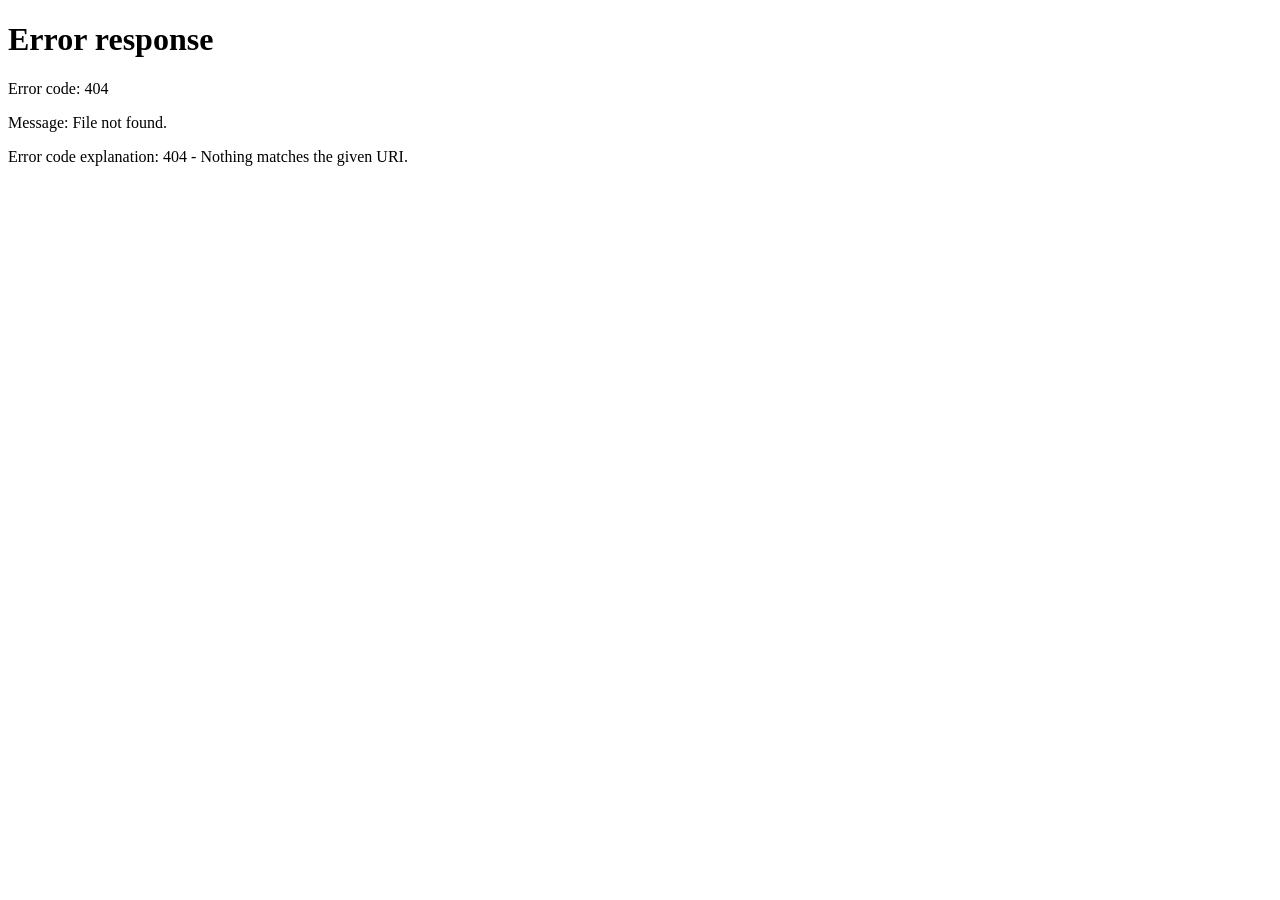
==== administrasi.html @ c5fb108e "update1" ====
<!DOCTYPE html>
<html lang="id">
<head>
<meta charset="UTF-8">
<meta name="viewport" content="width=device-width, initial-scale=1.0">
<title>Administrasi &amp; Keselamatan — RailStatiON</title>
<link rel="preconnect" href="https://fonts.googleapis.com">
<link href="https://fonts.googleapis.com/css2?family=Poppins:wght@400;500;600;700;800&display=swap" rel="stylesheet">
<link rel="stylesheet" href="css/style.css">
</head>
<body>

<div class="app-shell">
  <div id="sidebarMount"></div>

  <main class="main">
    <div id="topbarMount"></div>

    <div class="tabs" id="tabs">
      <button class="tab-btn active" data-target="tabIBPR">
        <span class="tab-icon">📋</span>
        <span class="tab-copy"><span class="tab-title">IBPR</span><span class="tab-desc">Identifikasi bahaya &amp; penilaian risiko</span></span>
      </button>
      <button class="tab-btn" data-target="tabFormulir">
        <span class="tab-icon">📑</span>
        <span class="tab-copy"><span class="tab-title">Penjagaan Bentuk-Bentuk</span><span class="tab-desc">Formulir penjagaan operasional</span></span>
      </button>
      <button class="tab-btn" data-target="tabKRSI">
        <span class="tab-icon">🔧</span>
        <span class="tab-copy"><span class="tab-title">Penggunaan KR &amp; SI</span><span class="tab-desc">Catatan pemakaian KR dan SI</span></span>
      </button>
      <button class="tab-btn" data-target="tabGangguan">
        <span class="tab-icon">⚠️</span>
        <span class="tab-copy"><span class="tab-title">Gangguan Operasional</span><span class="tab-desc">Laporan gangguan perjalanan KA</span></span>
      </button>
    </div>

    <div class="tab-panel active" id="tabIBPR"><div id="ibprPanel"></div></div>
    <div class="tab-panel" id="tabFormulir"><div id="formulirPanel"></div></div>
    <div class="tab-panel" id="tabKRSI"><div id="krsiPanel"></div></div>
    <div class="tab-panel" id="tabGangguan"><div id="gangguanPanel"></div></div>
  </main>
</div>

<script src="js/api.js"></script>
<script src="js/entities.js"></script>
<script src="js/sidebar.js"></script>
<script src="js/crud-page.js"></script>
<script>
(async () => {
  const session = await initPage('administrasi', 'Administrasi & Keselamatan', 'IBPR, formulir administrasi, penggunaan KR/SI, dan gangguan operasional.');
  if (!session) return;

  initTabs('tabs');
  mountCrudPanel('ibprPanel', 'ibpr');
  mountCrudPanel('formulirPanel', 'formulirAdmin');
  mountCrudPanel('krsiPanel', 'penggunaanKRSI');
  mountCrudPanel('gangguanPanel', 'gangguan');
})();
</script>
</body>
</html>
---- css/style.css ----
:root {
  --primary: #6C5CE7;
  --primary-dark: #5A4BD1;
  --primary-light: #EFECFD;
  --bg: #F4F5FA;
  --card: #FFFFFF;
  --border: #ECEDF3;
  --text: #2D2F45;
  --text-muted: #8B8FA3;
  --text-soft: #B4B7C9;
  --blue: #4A90E2; --blue-bg: #EAF2FD;
  --orange: #F5A623; --orange-bg: #FEF3E1;
  --green: #2ECC71; --green-bg: #E7F9EE;
  --red: #E74C3C; --red-bg: #FDECEA;
  --radius: 14px;
  --radius-sm: 8px;
  --shadow: 0 4px 20px rgba(45, 47, 69, 0.06);
  --font: 'Poppins', -apple-system, BlinkMacSystemFont, 'Segoe UI', sans-serif;
}

* { box-sizing: border-box; margin: 0; padding: 0; }
body { font-family: var(--font); background: var(--bg); color: var(--text); font-size: 14px; line-height: 1.5; }

/* ============ LOGIN ============ */
.login-shell { min-height: 100vh; display: grid; grid-template-columns: 1fr 1fr; }
@media (max-width: 780px) { .login-shell { grid-template-columns: 1fr; } .login-aside { display: none; } }
.login-aside {
  background: linear-gradient(160deg, var(--primary), #4834B8);
  color: #fff; padding: 56px; display: flex; flex-direction: column; justify-content: space-between;
}
.login-aside .brand { display: flex; align-items: center; gap: 10px; font-weight: 700; font-size: 18px; }
.login-aside .brand .mark {
  width: 38px; height: 38px; border-radius: 10px; background: #fff; color: var(--primary);
  display: flex; align-items: center; justify-content: center; font-weight: 800; font-size: 16px;
}
.login-aside h1 { font-size: 32px; font-weight: 700; line-height: 1.3; max-width: 420px; margin-top: 40px; }
.login-aside p.desc { margin-top: 12px; color: #D9D3FA; max-width: 380px; }
.login-aside .footnote { font-size: 12px; color: #C6BEF3; }
.login-main { display: flex; align-items: center; justify-content: center; padding: 32px; }
.login-card { width: 100%; max-width: 360px; }
.login-card h2 { font-size: 22px; font-weight: 700; margin-bottom: 4px; }
.login-card .sub { color: var(--text-muted); margin-bottom: 28px; font-size: 13px; }

/* ============ FORM ELEMENTS ============ */
.field { margin-bottom: 16px; }
.field label { display: block; font-size: 12px; font-weight: 600; color: var(--text-muted); margin-bottom: 6px; }
.field input, .field select, .field textarea {
  width: 100%; padding: 11px 14px; border: 1px solid var(--border); border-radius: var(--radius-sm);
  font-family: var(--font); font-size: 14px; background: #fff; color: var(--text);
}
.field input:focus, .field select:focus, .field textarea:focus {
  outline: none; border-color: var(--primary); box-shadow: 0 0 0 3px var(--primary-light);
}

.btn {
  display: inline-flex; align-items: center; justify-content: center; gap: 6px;
  padding: 11px 20px; border-radius: var(--radius-sm); border: none; font-family: var(--font);
  font-size: 14px; font-weight: 600; cursor: pointer; transition: all 0.15s ease;
}
.btn-primary { background: var(--primary); color: #fff; }
.btn-primary:hover { background: var(--primary-dark); }
.btn-primary.full { width: 100%; }
.btn-secondary { background: #fff; color: var(--text); border: 1px solid var(--border); }
.btn-secondary:hover { background: var(--bg); }
.btn-danger { background: var(--red-bg); color: var(--red); border: none; }
.btn-danger:hover { background: #FADBD8; }
.btn:disabled { opacity: 0.6; cursor: not-allowed; }
.btn-sm { padding: 7px 12px; font-size: 12px; }

.error-msg {
  background: var(--red-bg); color: var(--red); border: 1px solid #F5C6C0;
  padding: 10px 14px; border-radius: var(--radius-sm); font-size: 13px; margin-bottom: 16px; display: none;
}
.error-msg.show { display: block; }

/* ============ APP SHELL ============ */
.app-shell { display: grid; grid-template-columns: 250px 1fr; min-height: 100vh; }
@media (max-width: 900px) { .app-shell { grid-template-columns: 76px 1fr; } .sidebar .label-text { display: none; } .sidebar .brand span { display: none; } }

.sidebar { background: #fff; border-right: 1px solid var(--border); padding: 24px 16px; display: flex; flex-direction: column; }
.sidebar .brand { display: flex; align-items: center; gap: 10px; padding: 0 8px; margin-bottom: 32px; font-weight: 700; font-size: 17px; }
.sidebar .brand .mark {
  width: 36px; height: 36px; border-radius: 10px; background: var(--primary); color: #fff;
  display: flex; align-items: center; justify-content: center; font-weight: 800; font-size: 15px; flex-shrink: 0;
}
.sidebar .menu-label { font-size: 11px; text-transform: uppercase; letter-spacing: 0.05em; color: var(--text-soft); padding: 0 12px; margin: 18px 0 8px; }
.sidebar nav { display: flex; flex-direction: column; gap: 2px; }
.sidebar nav a {
  display: flex; align-items: center; gap: 12px; color: var(--text-muted); text-decoration: none;
  padding: 11px 12px; border-radius: var(--radius-sm); font-size: 13.5px; font-weight: 500;
}
.sidebar nav a .icon { font-size: 16px; width: 20px; text-align: center; flex-shrink: 0; }
.sidebar nav a:hover { background: var(--primary-light); color: var(--primary); }
.sidebar nav a.active { background: var(--primary); color: #fff; }
.sidebar .bottom { margin-top: auto; border-top: 1px solid var(--border); padding-top: 16px; }
.sidebar .bottom button {
  width: 100%; display: flex; align-items: center; gap: 12px; background: none; border: none;
  color: var(--text-muted); padding: 11px 12px; border-radius: var(--radius-sm); font-size: 13.5px;
  cursor: pointer; font-family: var(--font); text-align: left;
}
.sidebar .bottom button:hover { background: var(--red-bg); color: var(--red); }

.main { padding: 28px 36px; max-width: 1280px; }
.topbar { display: flex; justify-content: space-between; align-items: center; margin-bottom: 28px; gap: 16px; flex-wrap: wrap; }
.topbar h1 { font-size: 21px; font-weight: 700; }
.topbar .sub { color: var(--text-muted); font-size: 13px; margin-top: 2px; }
.topbar .user-chip { display: flex; align-items: center; gap: 10px; }
.topbar .avatar-circle {
  width: 38px; height: 38px; border-radius: 50%; background: var(--primary-light); color: var(--primary);
  display: flex; align-items: center; justify-content: center; font-weight: 700; font-size: 14px;
}
.topbar .user-chip .who { font-size: 13px; }
.topbar .user-chip .who small { display: block; color: var(--text-muted); font-size: 11px; }

/* ============ STAT CARDS ============ */
.stat-grid { display: grid; grid-template-columns: repeat(auto-fit, minmax(220px, 1fr)); gap: 16px; margin-bottom: 24px; }
.stat-card { background: var(--card); border-radius: var(--radius); box-shadow: var(--shadow); padding: 20px; display: flex; align-items: center; gap: 14px; }
.stat-card .icon-badge { width: 46px; height: 46px; border-radius: 12px; display: flex; align-items: center; justify-content: center; font-size: 20px; flex-shrink: 0; }
.stat-card .icon-badge.blue { background: var(--blue-bg); color: var(--blue); }
.stat-card .icon-badge.purple { background: var(--primary-light); color: var(--primary); }
.stat-card .icon-badge.orange { background: var(--orange-bg); color: var(--orange); }
.stat-card .icon-badge.green { background: var(--green-bg); color: var(--green); }
.stat-card .icon-badge.red { background: var(--red-bg); color: var(--red); }
.stat-card .label { font-size: 12px; color: var(--text-muted); margin-bottom: 2px; }
.stat-card .value { font-size: 22px; font-weight: 700; }

.panel-grid { display: grid; grid-template-columns: 2fr 1fr; gap: 16px; }
@media (max-width: 900px) { .panel-grid { grid-template-columns: 1fr; } }
.panel { background: var(--card); border-radius: var(--radius); box-shadow: var(--shadow); padding: 22px; }
.panel h3 { font-size: 15px; font-weight: 700; margin-bottom: 16px; }
.duty-list { display: flex; flex-direction: column; gap: 12px; }
.duty-item { display: flex; align-items: center; gap: 10px; font-size: 13px; }
.duty-item .dot { width: 8px; height: 8px; border-radius: 50%; background: var(--green); flex-shrink: 0; }
.duty-item .name { font-weight: 600; }
.duty-item .role { color: var(--text-muted); font-size: 12px; }

/* ============ TABS (tampilan card) ============ */
.tabs {
  display: grid; grid-template-columns: repeat(auto-fit, minmax(200px, 1fr));
  gap: 14px; margin-bottom: 24px;
}
.tab-btn {
  display: flex; align-items: flex-start; gap: 12px; text-align: left;
  background: var(--card); border: 1.5px solid var(--border); border-radius: var(--radius);
  padding: 16px 18px; box-shadow: var(--shadow); cursor: pointer;
  font-family: var(--font); transition: border-color 0.15s ease, background 0.15s ease, transform 0.15s ease;
}
.tab-btn:hover { border-color: var(--primary); transform: translateY(-1px); }
.tab-btn .tab-icon {
  width: 38px; height: 38px; border-radius: 10px; background: var(--primary-light); color: var(--primary);
  display: flex; align-items: center; justify-content: center; font-size: 17px; flex-shrink: 0;
  transition: background 0.15s ease, color 0.15s ease;
}
.tab-btn .tab-copy { display: flex; flex-direction: column; gap: 3px; min-width: 0; }
.tab-btn .tab-title { font-size: 13.5px; font-weight: 700; color: var(--text); }
.tab-btn .tab-desc { font-size: 11.5px; font-weight: 400; color: var(--text-muted); line-height: 1.4; }
.tab-btn.active { border-color: var(--primary); background: var(--primary-light); }
.tab-btn.active .tab-icon { background: var(--primary); color: #fff; }
.tab-btn.active .tab-title { color: var(--primary); }
.tab-panel { display: none; }
.tab-panel.active { display: block; }

/* ============ TOOLBAR / TABLE ============ */
.toolbar { display: flex; justify-content: space-between; gap: 10px; margin-bottom: 16px; flex-wrap: wrap; }
.toolbar input[type="search"] { padding: 10px 14px; border: 1px solid var(--border); border-radius: var(--radius-sm); font-size: 13px; min-width: 240px; font-family: var(--font); }

.card-panel { background: var(--card); border-radius: var(--radius); box-shadow: var(--shadow); overflow: hidden; }
table { width: 100%; border-collapse: collapse; }
th {
  text-align: left; font-size: 11px; text-transform: uppercase; letter-spacing: 0.04em; color: var(--text-muted);
  padding: 13px 18px; border-bottom: 1px solid var(--border); background: #FAFAFD;
}
td { padding: 12px 18px; border-bottom: 1px solid var(--border); font-size: 13px; vertical-align: middle; }
tr:last-child td { border-bottom: none; }
tr:hover td { background: #FAFAFD; }

.avatar { width: 32px; height: 32px; border-radius: 50%; object-fit: cover; background: var(--border); display: inline-block; vertical-align: middle; }
.badge { display: inline-block; font-size: 11px; font-weight: 600; padding: 4px 10px; border-radius: 100px; }
.badge-green { background: var(--green-bg); color: var(--green); }
.badge-red { background: var(--red-bg); color: var(--red); }
.badge-orange { background: var(--orange-bg); color: var(--orange); }
.badge-blue { background: var(--blue-bg); color: var(--blue); }
.badge-purple { background: var(--primary-light); color: var(--primary); }

.row-actions { display: flex; gap: 14px; }
.row-actions button { background: none; border: none; cursor: pointer; font-size: 12px; font-weight: 600; color: var(--primary); padding: 0; font-family: var(--font); }
.row-actions button.danger { color: var(--red); }
.row-actions button:hover { text-decoration: underline; }

.empty-state { text-align: center; padding: 56px 16px; color: var(--text-muted); }
.loading-text { color: var(--text-muted); font-size: 13px; padding: 20px; text-align: center; }
a.file-link { color: var(--primary); font-weight: 600; text-decoration: none; }
a.file-link:hover { text-decoration: underline; }

/* ============ MODAL ============ */
.modal-backdrop { position: fixed; inset: 0; background: rgba(45, 47, 69, 0.45); display: none; align-items: center; justify-content: center; padding: 20px; z-index: 50; }
.modal-backdrop.show { display: flex; }
.modal { background: #fff; border-radius: var(--radius); width: 100%; max-width: 540px; max-height: 90vh; overflow-y: auto; padding: 28px; }
.modal h3 { font-size: 17px; margin-bottom: 20px; font-weight: 700; }
.modal .grid-2 { display: grid; grid-template-columns: 1fr 1fr; gap: 0 16px; }
.modal-actions { display: flex; justify-content: flex-end; gap: 10px; margin-top: 22px; }
.foto-preview { width: 72px; height: 72px; border-radius: 50%; object-fit: cover; background: var(--bg); border: 1px solid var(--border); margin-bottom: 12px; }
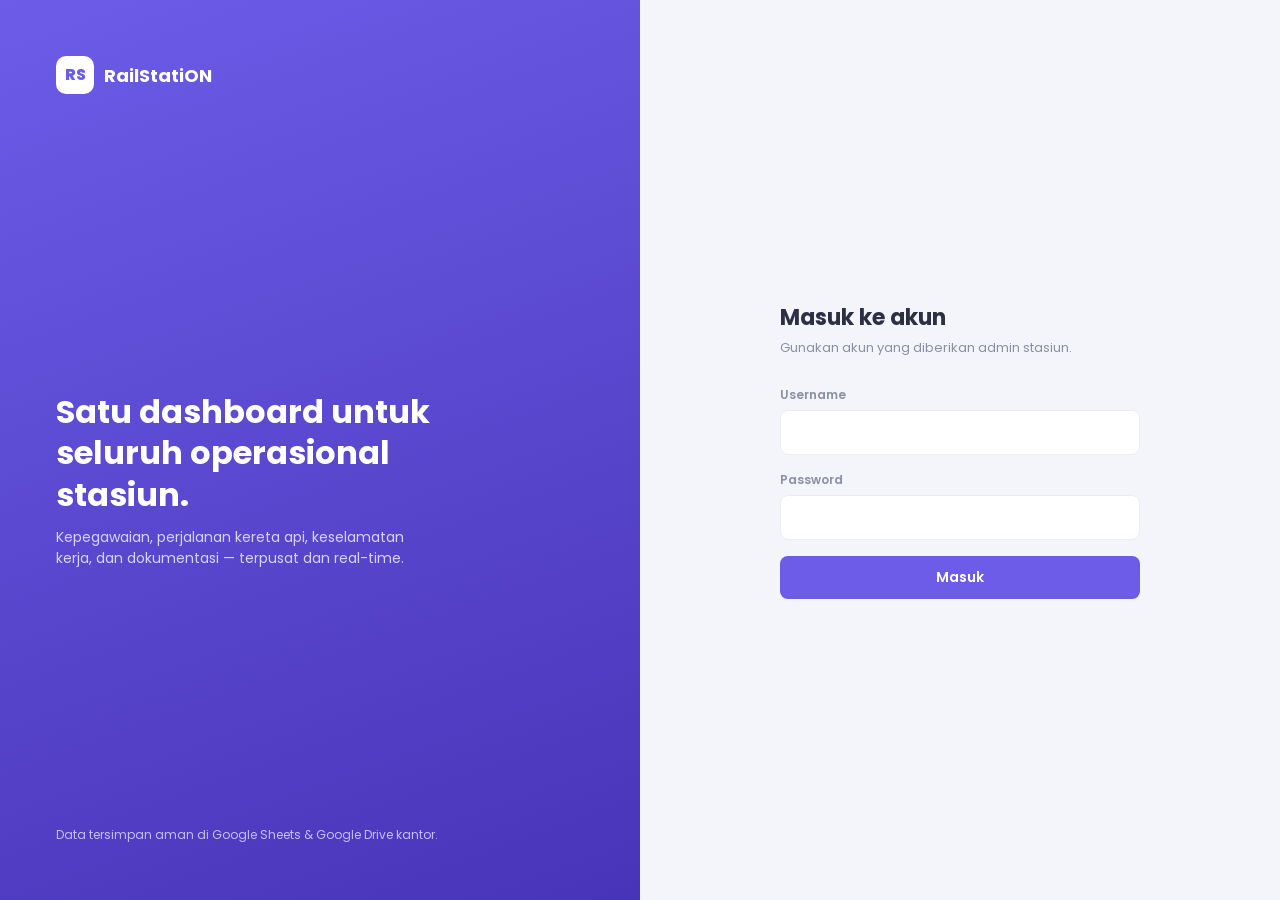
==== commit 3eec38c9: "first full upload" ====
--- a/administrasi.html
+++ b/administrasi.html
@@ -17,22 +17,10 @@
     <div id="topbarMount"></div>
 
     <div class="tabs" id="tabs">
-      <button class="tab-btn active" data-target="tabIBPR">
-        <span class="tab-icon">📋</span>
-        <span class="tab-copy"><span class="tab-title">IBPR</span><span class="tab-desc">Identifikasi bahaya &amp; penilaian risiko</span></span>
-      </button>
-      <button class="tab-btn" data-target="tabFormulir">
-        <span class="tab-icon">📑</span>
-        <span class="tab-copy"><span class="tab-title">Penjagaan Bentuk-Bentuk</span><span class="tab-desc">Formulir penjagaan operasional</span></span>
-      </button>
-      <button class="tab-btn" data-target="tabKRSI">
-        <span class="tab-icon">🔧</span>
-        <span class="tab-copy"><span class="tab-title">Penggunaan KR &amp; SI</span><span class="tab-desc">Catatan pemakaian KR dan SI</span></span>
-      </button>
-      <button class="tab-btn" data-target="tabGangguan">
-        <span class="tab-icon">⚠️</span>
-        <span class="tab-copy"><span class="tab-title">Gangguan Operasional</span><span class="tab-desc">Laporan gangguan perjalanan KA</span></span>
-      </button>
+      <button class="tab-btn active" data-target="tabIBPR">IBPR</button>
+      <button class="tab-btn" data-target="tabFormulir">Penjagaan Bentuk-Bentuk</button>
+      <button class="tab-btn" data-target="tabKRSI">Penggunaan KR &amp; SI</button>
+      <button class="tab-btn" data-target="tabGangguan">Gangguan Operasional</button>
     </div>
 
     <div class="tab-panel active" id="tabIBPR"><div id="ibprPanel"></div></div>
--- a/css/style.css
+++ b/css/style.css
@@ -160,6 +160,29 @@
 .tab-panel { display: none; }
 .tab-panel.active { display: block; }
 
+/* ============ SECTION HEAD (judul + tombol Edit Data) ============ */
+.section-head { display: flex; justify-content: space-between; align-items: center; margin-bottom: 14px; gap: 12px; flex-wrap: wrap; }
+.section-head h3 { font-size: 15px; font-weight: 700; }
+.section { margin-bottom: 28px; }
+.section:last-child { margin-bottom: 0; }
+
+/* ============ INFO CARDS (tampilan data read-only) ============ */
+.info-cards { display: grid; grid-template-columns: repeat(auto-fit, minmax(260px, 1fr)); gap: 16px; }
+.info-card { background: var(--card); border-radius: var(--radius); box-shadow: var(--shadow); padding: 20px 22px; }
+.info-card h4 { font-size: 13.5px; font-weight: 700; color: var(--primary); padding-bottom: 12px; margin-bottom: 6px; border-bottom: 1px solid var(--border); }
+.info-row { display: flex; justify-content: space-between; align-items: baseline; gap: 12px; padding: 8px 0; font-size: 13px; border-bottom: 1px solid var(--border); }
+.info-row:last-child { border-bottom: none; }
+.info-row .k { color: var(--text-muted); flex-shrink: 0; }
+.info-row .v { font-weight: 600; text-align: right; word-break: break-word; }
+
+/* ============ MANAGE MODAL (dibuka lewat tombol "Edit Data") ============ */
+.manage-backdrop { z-index: 40; }
+.manage-modal { max-width: 920px; }
+.modal-head { display: flex; justify-content: space-between; align-items: center; margin-bottom: 20px; }
+.modal-head h3 { margin-bottom: 0; }
+.modal-close { background: none; border: none; font-size: 22px; line-height: 1; color: var(--text-muted); cursor: pointer; padding: 0 4px; font-family: var(--font); }
+.modal-close:hover { color: var(--text); }
+
 /* ============ TOOLBAR / TABLE ============ */
 .toolbar { display: flex; justify-content: space-between; gap: 10px; margin-bottom: 16px; flex-wrap: wrap; }
 .toolbar input[type="search"] { padding: 10px 14px; border: 1px solid var(--border); border-radius: var(--radius-sm); font-size: 13px; min-width: 240px; font-family: var(--font); }
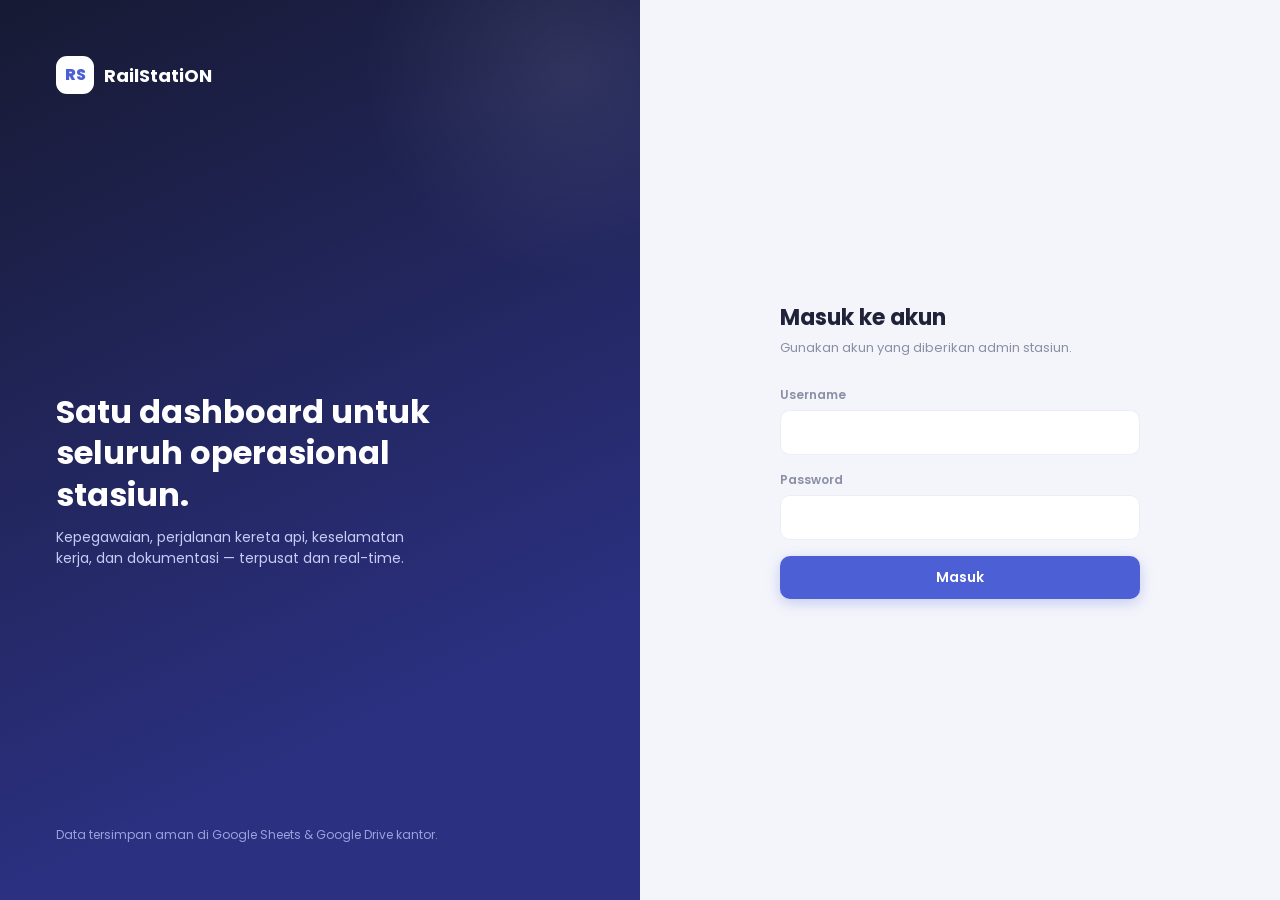
==== commit bc540020: "update ui" ====
--- a/administrasi.html
+++ b/administrasi.html
@@ -17,10 +17,22 @@
     <div id="topbarMount"></div>
 
     <div class="tabs" id="tabs">
-      <button class="tab-btn active" data-target="tabIBPR">IBPR</button>
-      <button class="tab-btn" data-target="tabFormulir">Penjagaan Bentuk-Bentuk</button>
-      <button class="tab-btn" data-target="tabKRSI">Penggunaan KR &amp; SI</button>
-      <button class="tab-btn" data-target="tabGangguan">Gangguan Operasional</button>
+      <button class="tab-btn active" data-target="tabIBPR">
+        <span class="tab-icon" data-icon="clipboard"></span>
+        <span class="tab-copy"><span class="tab-title">IBPR</span><span class="tab-desc">Identifikasi bahaya &amp; penilaian risiko</span></span>
+      </button>
+      <button class="tab-btn" data-target="tabFormulir">
+        <span class="tab-icon" data-icon="fileText"></span>
+        <span class="tab-copy"><span class="tab-title">Penjagaan Bentuk-Bentuk</span><span class="tab-desc">Formulir penjagaan operasional</span></span>
+      </button>
+      <button class="tab-btn" data-target="tabKRSI">
+        <span class="tab-icon" data-icon="wrench"></span>
+        <span class="tab-copy"><span class="tab-title">Penggunaan KR &amp; SI</span><span class="tab-desc">Catatan pemakaian KR dan SI</span></span>
+      </button>
+      <button class="tab-btn" data-target="tabGangguan">
+        <span class="tab-icon" data-icon="alertTriangle"></span>
+        <span class="tab-copy"><span class="tab-title">Gangguan Operasional</span><span class="tab-desc">Laporan gangguan perjalanan KA</span></span>
+      </button>
     </div>
 
     <div class="tab-panel active" id="tabIBPR"><div id="ibprPanel"></div></div>
@@ -40,10 +52,10 @@
   if (!session) return;
 
   initTabs('tabs');
-  mountCrudPanel('ibprPanel', 'ibpr');
-  mountCrudPanel('formulirPanel', 'formulirAdmin');
-  mountCrudPanel('krsiPanel', 'penggunaanKRSI');
-  mountCrudPanel('gangguanPanel', 'gangguan');
+  mountCrudSection('ibprPanel', 'ibpr', 'Identifikasi Bahaya dan Penilaian Risiko (IBPR)');
+  mountCrudSection('formulirPanel', 'formulirAdmin', 'Penjagaan Bentuk-Bentuk');
+  mountCrudSection('krsiPanel', 'penggunaanKRSI', 'Penggunaan KR & SI');
+  mountCrudSection('gangguanPanel', 'gangguan', 'Laporan Gangguan Operasional');
 })();
 </script>
 </body>
--- a/css/style.css
+++ b/css/style.css
@@ -1,41 +1,62 @@
 :root {
-  --primary: #6C5CE7;
-  --primary-dark: #5A4BD1;
-  --primary-light: #EFECFD;
-  --bg: #F4F5FA;
+  --primary: #4C5FD5;
+  --primary-dark: #3B4BB8;
+  --primary-light: #EEF0FE;
+  --bg: #F4F5FB;
   --card: #FFFFFF;
-  --border: #ECEDF3;
-  --text: #2D2F45;
-  --text-muted: #8B8FA3;
-  --text-soft: #B4B7C9;
-  --blue: #4A90E2; --blue-bg: #EAF2FD;
-  --orange: #F5A623; --orange-bg: #FEF3E1;
-  --green: #2ECC71; --green-bg: #E7F9EE;
-  --red: #E74C3C; --red-bg: #FDECEA;
-  --radius: 14px;
-  --radius-sm: 8px;
-  --shadow: 0 4px 20px rgba(45, 47, 69, 0.06);
+  --border: #ECEDF6;
+  --text: #20223A;
+  --text-muted: #8B8FA6;
+  --text-soft: #B7BAD1;
+  --blue: #3E8EF7; --blue-bg: #E9F2FE;
+  --purple: #8B5CF6; --purple-bg: #F1EBFE;
+  --orange: #FF9F43; --orange-bg: #FFF1E1;
+  --green: #1FBE72; --green-bg: #E5FAF0;
+  --red: #F5365C; --red-bg: #FDE9ED;
+  --teal: #17B8C4; --teal-bg: #E6F9FA;
+
+  --sidebar-1: #171A33;
+  --sidebar-2: #2B3080;
+  --sidebar-text: rgba(255,255,255,0.62);
+  --sidebar-text-active: #FFFFFF;
+  --sidebar-active-bg: rgba(255,255,255,0.12);
+  --sidebar-hover-bg: rgba(255,255,255,0.06);
+  --sidebar-border: rgba(255,255,255,0.08);
+
+  --radius: 18px;
+  --radius-sm: 10px;
+  --shadow: 0 6px 24px rgba(23, 26, 51, 0.07);
+  --shadow-sm: 0 2px 10px rgba(23, 26, 51, 0.05);
   --font: 'Poppins', -apple-system, BlinkMacSystemFont, 'Segoe UI', sans-serif;
 }
 
 * { box-sizing: border-box; margin: 0; padding: 0; }
 body { font-family: var(--font); background: var(--bg); color: var(--text); font-size: 14px; line-height: 1.5; }
+
+/* Default icon sizing — any inline <svg> inside these wrappers inherits color via currentColor */
+.icon svg, .tab-icon svg, .icon-badge svg { width: 20px; height: 20px; stroke: currentColor; display: block; }
 
 /* ============ LOGIN ============ */
 .login-shell { min-height: 100vh; display: grid; grid-template-columns: 1fr 1fr; }
 @media (max-width: 780px) { .login-shell { grid-template-columns: 1fr; } .login-aside { display: none; } }
 .login-aside {
-  background: linear-gradient(160deg, var(--primary), #4834B8);
+  background: linear-gradient(155deg, var(--sidebar-1), var(--sidebar-2) 75%);
   color: #fff; padding: 56px; display: flex; flex-direction: column; justify-content: space-between;
-}
-.login-aside .brand { display: flex; align-items: center; gap: 10px; font-weight: 700; font-size: 18px; }
+  position: relative; overflow: hidden;
+}
+.login-aside::before {
+  content: ''; position: absolute; width: 420px; height: 420px; border-radius: 50%;
+  background: radial-gradient(circle, rgba(255,255,255,0.08), transparent 70%);
+  top: -140px; right: -140px;
+}
+.login-aside .brand { display: flex; align-items: center; gap: 10px; font-weight: 700; font-size: 18px; position: relative; }
 .login-aside .brand .mark {
-  width: 38px; height: 38px; border-radius: 10px; background: #fff; color: var(--primary);
+  width: 38px; height: 38px; border-radius: 11px; background: #fff; color: var(--primary);
   display: flex; align-items: center; justify-content: center; font-weight: 800; font-size: 16px;
 }
-.login-aside h1 { font-size: 32px; font-weight: 700; line-height: 1.3; max-width: 420px; margin-top: 40px; }
-.login-aside p.desc { margin-top: 12px; color: #D9D3FA; max-width: 380px; }
-.login-aside .footnote { font-size: 12px; color: #C6BEF3; }
+.login-aside h1 { font-size: 32px; font-weight: 700; line-height: 1.3; max-width: 420px; margin-top: 40px; position: relative; }
+.login-aside p.desc { margin-top: 12px; color: #C7CBF5; max-width: 380px; position: relative; }
+.login-aside .footnote { font-size: 12px; color: #9BA1DE; position: relative; }
 .login-main { display: flex; align-items: center; justify-content: center; padding: 32px; }
 .login-card { width: 100%; max-width: 360px; }
 .login-card h2 { font-size: 22px; font-weight: 700; margin-bottom: 4px; }
@@ -45,7 +66,7 @@
 .field { margin-bottom: 16px; }
 .field label { display: block; font-size: 12px; font-weight: 600; color: var(--text-muted); margin-bottom: 6px; }
 .field input, .field select, .field textarea {
-  width: 100%; padding: 11px 14px; border: 1px solid var(--border); border-radius: var(--radius-sm);
+  width: 100%; padding: 11px 14px; border: 1.5px solid var(--border); border-radius: var(--radius-sm);
   font-family: var(--font); font-size: 14px; background: #fff; color: var(--text);
 }
 .field input:focus, .field select:focus, .field textarea:focus {
@@ -57,15 +78,15 @@
   padding: 11px 20px; border-radius: var(--radius-sm); border: none; font-family: var(--font);
   font-size: 14px; font-weight: 600; cursor: pointer; transition: all 0.15s ease;
 }
-.btn-primary { background: var(--primary); color: #fff; }
+.btn-primary { background: var(--primary); color: #fff; box-shadow: 0 4px 14px rgba(76, 95, 213, 0.28); }
 .btn-primary:hover { background: var(--primary-dark); }
 .btn-primary.full { width: 100%; }
-.btn-secondary { background: #fff; color: var(--text); border: 1px solid var(--border); }
+.btn-secondary { background: #fff; color: var(--text); border: 1.5px solid var(--border); }
 .btn-secondary:hover { background: var(--bg); }
 .btn-danger { background: var(--red-bg); color: var(--red); border: none; }
 .btn-danger:hover { background: #FADBD8; }
 .btn:disabled { opacity: 0.6; cursor: not-allowed; }
-.btn-sm { padding: 7px 12px; font-size: 12px; }
+.btn-sm { padding: 7px 14px; font-size: 12px; }
 
 .error-msg {
   background: var(--red-bg); color: var(--red); border: 1px solid #F5C6C0;
@@ -75,30 +96,33 @@
 
 /* ============ APP SHELL ============ */
 .app-shell { display: grid; grid-template-columns: 250px 1fr; min-height: 100vh; }
-@media (max-width: 900px) { .app-shell { grid-template-columns: 76px 1fr; } .sidebar .label-text { display: none; } .sidebar .brand span { display: none; } }
-
-.sidebar { background: #fff; border-right: 1px solid var(--border); padding: 24px 16px; display: flex; flex-direction: column; }
-.sidebar .brand { display: flex; align-items: center; gap: 10px; padding: 0 8px; margin-bottom: 32px; font-weight: 700; font-size: 17px; }
+@media (max-width: 900px) { .app-shell { grid-template-columns: 78px 1fr; } .sidebar .label-text { display: none; } .sidebar .brand span { display: none; } .sidebar nav a, .sidebar .bottom button { justify-content: center; } }
+
+.sidebar {
+  background: linear-gradient(165deg, var(--sidebar-1), var(--sidebar-2) 85%);
+  padding: 24px 16px; display: flex; flex-direction: column; position: relative;
+}
+.sidebar .brand { display: flex; align-items: center; gap: 10px; padding: 0 8px; margin-bottom: 32px; font-weight: 700; font-size: 17px; color: #fff; }
 .sidebar .brand .mark {
-  width: 36px; height: 36px; border-radius: 10px; background: var(--primary); color: #fff;
+  width: 36px; height: 36px; border-radius: 11px; background: #fff; color: var(--primary);
   display: flex; align-items: center; justify-content: center; font-weight: 800; font-size: 15px; flex-shrink: 0;
 }
-.sidebar .menu-label { font-size: 11px; text-transform: uppercase; letter-spacing: 0.05em; color: var(--text-soft); padding: 0 12px; margin: 18px 0 8px; }
-.sidebar nav { display: flex; flex-direction: column; gap: 2px; }
+.sidebar .menu-label { font-size: 11px; text-transform: uppercase; letter-spacing: 0.05em; color: var(--sidebar-text); padding: 0 12px; margin: 18px 0 8px; }
+.sidebar nav { display: flex; flex-direction: column; gap: 3px; }
 .sidebar nav a {
-  display: flex; align-items: center; gap: 12px; color: var(--text-muted); text-decoration: none;
-  padding: 11px 12px; border-radius: var(--radius-sm); font-size: 13.5px; font-weight: 500;
-}
-.sidebar nav a .icon { font-size: 16px; width: 20px; text-align: center; flex-shrink: 0; }
-.sidebar nav a:hover { background: var(--primary-light); color: var(--primary); }
-.sidebar nav a.active { background: var(--primary); color: #fff; }
-.sidebar .bottom { margin-top: auto; border-top: 1px solid var(--border); padding-top: 16px; }
+  display: flex; align-items: center; gap: 12px; color: var(--sidebar-text); text-decoration: none;
+  padding: 11px 13px; border-radius: 12px; font-size: 13.5px; font-weight: 500; transition: background 0.15s ease, color 0.15s ease;
+}
+.sidebar nav a .icon { width: 20px; text-align: center; flex-shrink: 0; color: inherit; }
+.sidebar nav a:hover { background: var(--sidebar-hover-bg); color: #fff; }
+.sidebar nav a.active { background: var(--sidebar-active-bg); color: #fff; box-shadow: inset 3px 0 0 #fff; }
+.sidebar .bottom { margin-top: auto; border-top: 1px solid var(--sidebar-border); padding-top: 16px; }
 .sidebar .bottom button {
   width: 100%; display: flex; align-items: center; gap: 12px; background: none; border: none;
-  color: var(--text-muted); padding: 11px 12px; border-radius: var(--radius-sm); font-size: 13.5px;
+  color: var(--sidebar-text); padding: 11px 13px; border-radius: 12px; font-size: 13.5px;
   cursor: pointer; font-family: var(--font); text-align: left;
 }
-.sidebar .bottom button:hover { background: var(--red-bg); color: var(--red); }
+.sidebar .bottom button:hover { background: rgba(245, 54, 92, 0.16); color: #FF95AC; }
 
 .main { padding: 28px 36px; max-width: 1280px; }
 .topbar { display: flex; justify-content: space-between; align-items: center; margin-bottom: 28px; gap: 16px; flex-wrap: wrap; }
@@ -106,7 +130,7 @@
 .topbar .sub { color: var(--text-muted); font-size: 13px; margin-top: 2px; }
 .topbar .user-chip { display: flex; align-items: center; gap: 10px; }
 .topbar .avatar-circle {
-  width: 38px; height: 38px; border-radius: 50%; background: var(--primary-light); color: var(--primary);
+  width: 38px; height: 38px; border-radius: 12px; background: var(--primary-light); color: var(--primary);
   display: flex; align-items: center; justify-content: center; font-weight: 700; font-size: 14px;
 }
 .topbar .user-chip .who { font-size: 13px; }
@@ -114,19 +138,20 @@
 
 /* ============ STAT CARDS ============ */
 .stat-grid { display: grid; grid-template-columns: repeat(auto-fit, minmax(220px, 1fr)); gap: 16px; margin-bottom: 24px; }
-.stat-card { background: var(--card); border-radius: var(--radius); box-shadow: var(--shadow); padding: 20px; display: flex; align-items: center; gap: 14px; }
-.stat-card .icon-badge { width: 46px; height: 46px; border-radius: 12px; display: flex; align-items: center; justify-content: center; font-size: 20px; flex-shrink: 0; }
+.stat-card { background: var(--card); border-radius: var(--radius); box-shadow: var(--shadow); padding: 20px; display: flex; align-items: center; gap: 14px; border: 1px solid var(--border); }
+.stat-card .icon-badge { width: 46px; height: 46px; border-radius: 13px; display: flex; align-items: center; justify-content: center; flex-shrink: 0; }
 .stat-card .icon-badge.blue { background: var(--blue-bg); color: var(--blue); }
-.stat-card .icon-badge.purple { background: var(--primary-light); color: var(--primary); }
+.stat-card .icon-badge.purple { background: var(--purple-bg); color: var(--purple); }
 .stat-card .icon-badge.orange { background: var(--orange-bg); color: var(--orange); }
 .stat-card .icon-badge.green { background: var(--green-bg); color: var(--green); }
 .stat-card .icon-badge.red { background: var(--red-bg); color: var(--red); }
+.stat-card .icon-badge.teal { background: var(--teal-bg); color: var(--teal); }
 .stat-card .label { font-size: 12px; color: var(--text-muted); margin-bottom: 2px; }
 .stat-card .value { font-size: 22px; font-weight: 700; }
 
 .panel-grid { display: grid; grid-template-columns: 2fr 1fr; gap: 16px; }
 @media (max-width: 900px) { .panel-grid { grid-template-columns: 1fr; } }
-.panel { background: var(--card); border-radius: var(--radius); box-shadow: var(--shadow); padding: 22px; }
+.panel { background: var(--card); border-radius: var(--radius); box-shadow: var(--shadow); padding: 22px; border: 1px solid var(--border); }
 .panel h3 { font-size: 15px; font-weight: 700; margin-bottom: 16px; }
 .duty-list { display: flex; flex-direction: column; gap: 12px; }
 .duty-item { display: flex; align-items: center; gap: 10px; font-size: 13px; }
@@ -134,7 +159,7 @@
 .duty-item .name { font-weight: 600; }
 .duty-item .role { color: var(--text-muted); font-size: 12px; }
 
-/* ============ TABS (tampilan card) ============ */
+/* ============ TABS (tampilan card, mirip "manage actions") ============ */
 .tabs {
   display: grid; grid-template-columns: repeat(auto-fit, minmax(200px, 1fr));
   gap: 14px; margin-bottom: 24px;
@@ -142,13 +167,13 @@
 .tab-btn {
   display: flex; align-items: flex-start; gap: 12px; text-align: left;
   background: var(--card); border: 1.5px solid var(--border); border-radius: var(--radius);
-  padding: 16px 18px; box-shadow: var(--shadow); cursor: pointer;
-  font-family: var(--font); transition: border-color 0.15s ease, background 0.15s ease, transform 0.15s ease;
-}
-.tab-btn:hover { border-color: var(--primary); transform: translateY(-1px); }
+  padding: 16px 18px; box-shadow: var(--shadow-sm); cursor: pointer;
+  font-family: var(--font); transition: border-color 0.15s ease, background 0.15s ease, transform 0.15s ease, box-shadow 0.15s ease;
+}
+.tab-btn:hover { border-color: var(--primary); transform: translateY(-2px); box-shadow: var(--shadow); }
 .tab-btn .tab-icon {
-  width: 38px; height: 38px; border-radius: 10px; background: var(--primary-light); color: var(--primary);
-  display: flex; align-items: center; justify-content: center; font-size: 17px; flex-shrink: 0;
+  width: 40px; height: 40px; border-radius: 12px; background: var(--primary-light); color: var(--primary);
+  display: flex; align-items: center; justify-content: center; flex-shrink: 0;
   transition: background 0.15s ease, color 0.15s ease;
 }
 .tab-btn .tab-copy { display: flex; flex-direction: column; gap: 3px; min-width: 0; }
@@ -168,7 +193,7 @@
 
 /* ============ INFO CARDS (tampilan data read-only) ============ */
 .info-cards { display: grid; grid-template-columns: repeat(auto-fit, minmax(260px, 1fr)); gap: 16px; }
-.info-card { background: var(--card); border-radius: var(--radius); box-shadow: var(--shadow); padding: 20px 22px; }
+.info-card { background: var(--card); border-radius: var(--radius); box-shadow: var(--shadow); padding: 20px 22px; border: 1px solid var(--border); }
 .info-card h4 { font-size: 13.5px; font-weight: 700; color: var(--primary); padding-bottom: 12px; margin-bottom: 6px; border-bottom: 1px solid var(--border); }
 .info-row { display: flex; justify-content: space-between; align-items: baseline; gap: 12px; padding: 8px 0; font-size: 13px; border-bottom: 1px solid var(--border); }
 .info-row:last-child { border-bottom: none; }
@@ -185,9 +210,9 @@
 
 /* ============ TOOLBAR / TABLE ============ */
 .toolbar { display: flex; justify-content: space-between; gap: 10px; margin-bottom: 16px; flex-wrap: wrap; }
-.toolbar input[type="search"] { padding: 10px 14px; border: 1px solid var(--border); border-radius: var(--radius-sm); font-size: 13px; min-width: 240px; font-family: var(--font); }
-
-.card-panel { background: var(--card); border-radius: var(--radius); box-shadow: var(--shadow); overflow: hidden; }
+.toolbar input[type="search"] { padding: 10px 14px; border: 1.5px solid var(--border); border-radius: var(--radius-sm); font-size: 13px; min-width: 240px; font-family: var(--font); }
+
+.card-panel { background: var(--card); border-radius: var(--radius); box-shadow: var(--shadow); overflow: hidden; border: 1px solid var(--border); }
 table { width: 100%; border-collapse: collapse; }
 th {
   text-align: left; font-size: 11px; text-transform: uppercase; letter-spacing: 0.04em; color: var(--text-muted);
@@ -203,7 +228,7 @@
 .badge-red { background: var(--red-bg); color: var(--red); }
 .badge-orange { background: var(--orange-bg); color: var(--orange); }
 .badge-blue { background: var(--blue-bg); color: var(--blue); }
-.badge-purple { background: var(--primary-light); color: var(--primary); }
+.badge-purple { background: var(--purple-bg); color: var(--purple); }
 
 .row-actions { display: flex; gap: 14px; }
 .row-actions button { background: none; border: none; cursor: pointer; font-size: 12px; font-weight: 600; color: var(--primary); padding: 0; font-family: var(--font); }
@@ -216,7 +241,7 @@
 a.file-link:hover { text-decoration: underline; }
 
 /* ============ MODAL ============ */
-.modal-backdrop { position: fixed; inset: 0; background: rgba(45, 47, 69, 0.45); display: none; align-items: center; justify-content: center; padding: 20px; z-index: 50; }
+.modal-backdrop { position: fixed; inset: 0; background: rgba(23, 26, 51, 0.5); display: none; align-items: center; justify-content: center; padding: 20px; z-index: 50; }
 .modal-backdrop.show { display: flex; }
 .modal { background: #fff; border-radius: var(--radius); width: 100%; max-width: 540px; max-height: 90vh; overflow-y: auto; padding: 28px; }
 .modal h3 { font-size: 17px; margin-bottom: 20px; font-weight: 700; }
